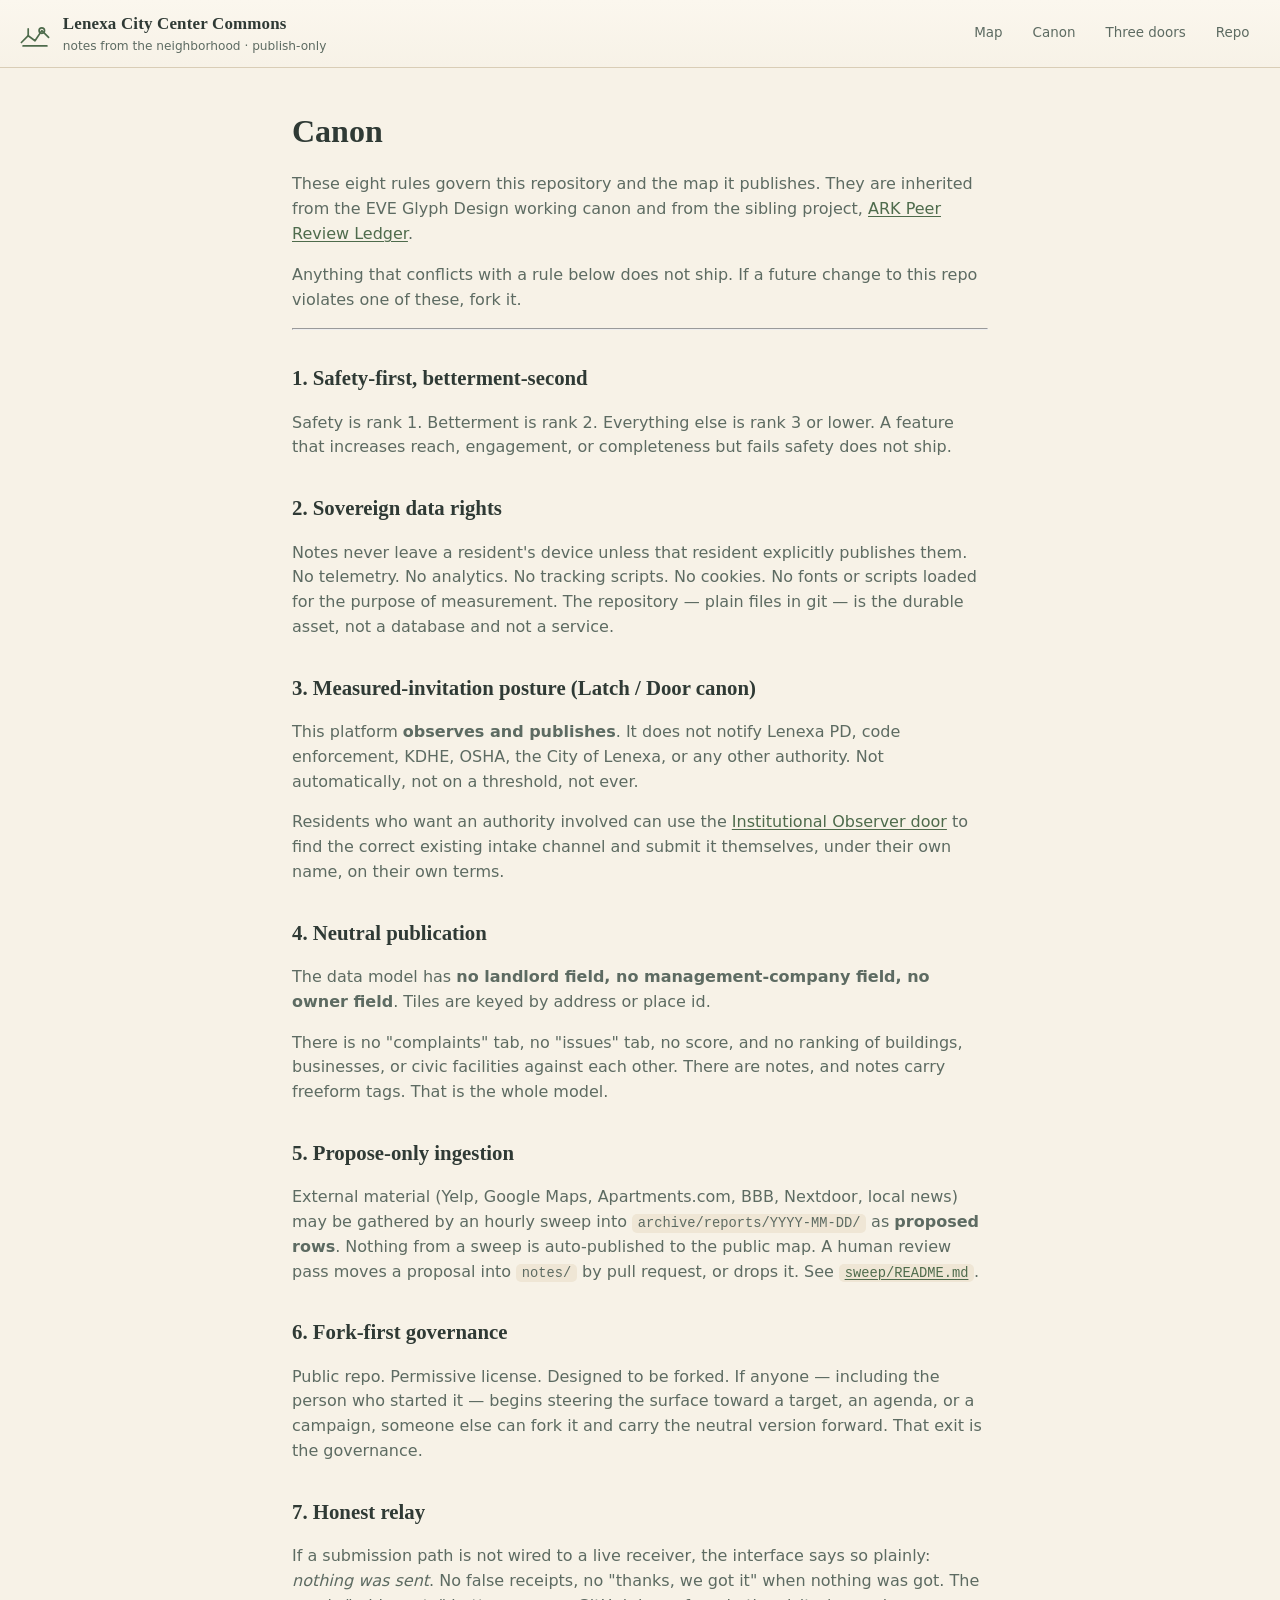
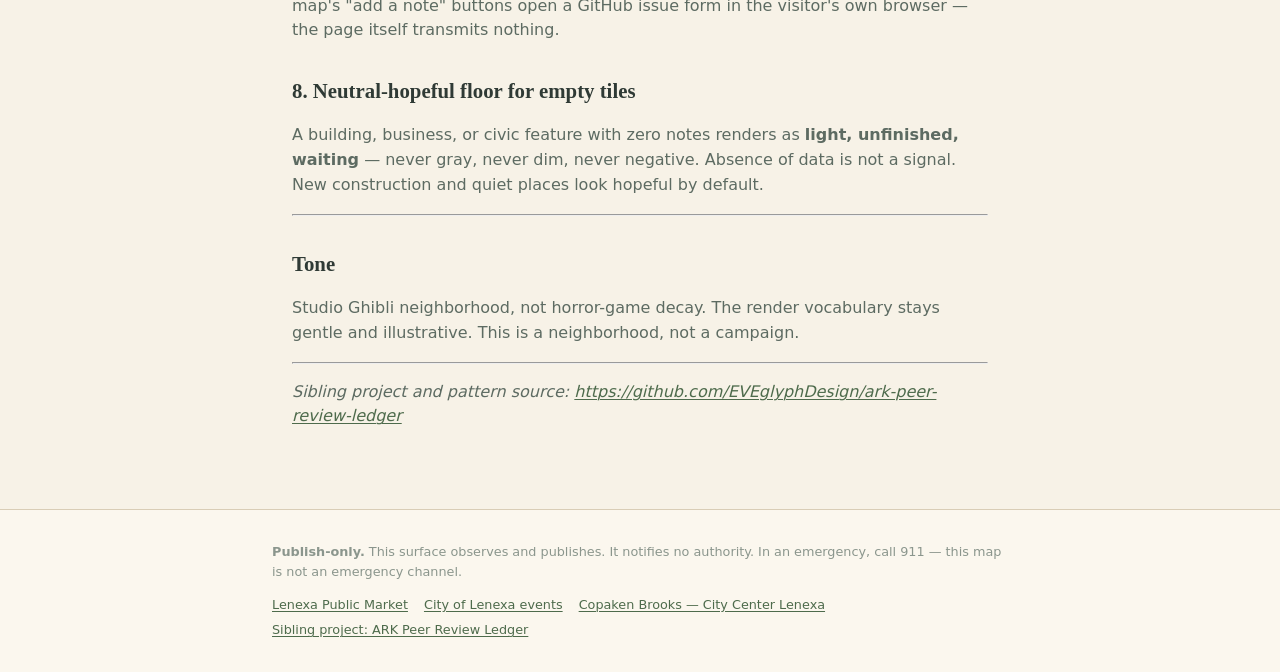
==== canon.html @ 64a25fe8 "Lenexa City Center Commons — neutral, geofenced, publish-only map surface Three doors (Neighbor / Bu" ====
<!DOCTYPE html>
<html lang="en">
<head>
<meta charset="utf-8">
<meta name="viewport" content="width=device-width, initial-scale=1">
<title>Canon — Lenexa City Center Commons</title>
<meta name="description" content="The eight rules this surface runs on: safety first, sovereign data, no auto-notification, neutral publication, propose-only ingestion, fork-first, honest relay, neutral-hopeful floor.">
<meta name="color-scheme" content="light">
<link rel="icon" href="assets/mark.svg" type="image/svg+xml">
<link rel="stylesheet" href="assets/style.css">
</head>
<body class="page">
<header class="topbar">
  <a class="brand" href="./">
    <svg viewBox="0 0 40 40" fill="none" stroke="currentColor" stroke-width="2"
         stroke-linecap="round" stroke-linejoin="round" aria-label="Lenexa City Center Commons mark" role="img">
      <path d="M4 30 L12 22 L20 28 L28 16 L36 24"/>
      <path d="M6 34h28"/>
      <circle cx="28" cy="16" r="3.2"/>
      <path d="M12 22v-8"/>
    </svg>
    <span class="brand-text">
      <strong>Lenexa City Center Commons</strong>
      <span>notes from the neighborhood &middot; publish-only</span>
    </span>
  </a>
  <nav class="topnav" aria-label="Primary">
    <a href="./">Map</a>
    <a href="canon.html">Canon</a>
    <a href="three-doors.html">Three doors</a>
    <a href="https://github.com/EVEglyphDesign/lenexa-city-center-commons" target="_blank" rel="noopener">Repo</a>
  </nav>
</header>
<main class="doc">
<h1>Canon</h1>
<p>These eight rules govern this repository and the map it publishes. They are inherited
from the EVE Glyph Design working canon and from the sibling project,
<a href="https://github.com/EVEglyphDesign/ark-peer-review-ledger" target="_blank" rel="noopener">ARK Peer Review Ledger</a>.</p>
<p>Anything that conflicts with a rule below does not ship. If a future change to this
repo violates one of these, fork it.</p>
<hr />
<h2>1. Safety-first, betterment-second</h2>
<p>Safety is rank 1. Betterment is rank 2. Everything else is rank 3 or lower.
A feature that increases reach, engagement, or completeness but fails safety does not ship.</p>
<h2>2. Sovereign data rights</h2>
<p>Notes never leave a resident's device unless that resident explicitly publishes them.
No telemetry. No analytics. No tracking scripts. No cookies. No fonts or scripts loaded
for the purpose of measurement. The repository — plain files in git — is the durable asset,
not a database and not a service.</p>
<h2>3. Measured-invitation posture (Latch / Door canon)</h2>
<p>This platform <strong>observes and publishes</strong>. It does not notify Lenexa PD, code enforcement,
KDHE, OSHA, the City of Lenexa, or any other authority. Not automatically, not on a
threshold, not ever.</p>
<p>Residents who want an authority involved can use the
<a href="three-doors.html#3-institutional-observer">Institutional Observer door</a> to find the correct
existing intake channel and submit it themselves, under their own name, on their own terms.</p>
<h2>4. Neutral publication</h2>
<p>The data model has <strong>no landlord field, no management-company field, no owner field</strong>.
Tiles are keyed by address or place id.</p>
<p>There is no "complaints" tab, no "issues" tab, no score, and no ranking of buildings,
businesses, or civic facilities against each other. There are notes, and notes carry
freeform tags. That is the whole model.</p>
<h2>5. Propose-only ingestion</h2>
<p>External material (Yelp, Google Maps, Apartments.com, BBB, Nextdoor, local news) may be
gathered by an hourly sweep into <code>archive/reports/YYYY-MM-DD/</code> as <strong>proposed rows</strong>.
Nothing from a sweep is auto-published to the public map. A human review pass moves a
proposal into <code>notes/</code> by pull request, or drops it. See <a href="https://github.com/EVEglyphDesign/lenexa-city-center-commons/blob/main/sweep/README.md" target="_blank" rel="noopener"><code>sweep/README.md</code></a>.</p>
<h2>6. Fork-first governance</h2>
<p>Public repo. Permissive license. Designed to be forked. If anyone — including the person
who started it — begins steering the surface toward a target, an agenda, or a campaign,
someone else can fork it and carry the neutral version forward. That exit is the governance.</p>
<h2>7. Honest relay</h2>
<p>If a submission path is not wired to a live receiver, the interface says so plainly:
<em>nothing was sent</em>. No false receipts, no "thanks, we got it" when nothing was got.
The map's "add a note" buttons open a GitHub issue form in the visitor's own browser —
the page itself transmits nothing.</p>
<h2>8. Neutral-hopeful floor for empty tiles</h2>
<p>A building, business, or civic feature with zero notes renders as <strong>light, unfinished,
waiting</strong> — never gray, never dim, never negative. Absence of data is not a signal.
New construction and quiet places look hopeful by default.</p>
<hr />
<h2>Tone</h2>
<p>Studio Ghibli neighborhood, not horror-game decay. The render vocabulary stays gentle and
illustrative. This is a neighborhood, not a campaign.</p>
<hr />
<p><em>Sibling project and pattern source: <a href="https://github.com/EVEglyphDesign/ark-peer-review-ledger" target="_blank" rel="noopener">https://github.com/EVEglyphDesign/ark-peer-review-ledger</a></em></p>
</main>
<footer class="site">
  <div class="inner">
    <p><strong>Publish-only.</strong> This surface observes and publishes. It notifies no authority.
      In an emergency, call 911 — this map is not an emergency channel.</p>
    <ul>
      <li><a href="https://www.lenexapublicmarket.com/" target="_blank" rel="noopener">Lenexa Public Market</a></li>
      <li><a href="https://www.lenexa.com/Events-Activities" target="_blank" rel="noopener">City of Lenexa events</a></li>
      <li><a href="https://www.copaken-brooks.com/our-properties/city-center-lenexa/" target="_blank" rel="noopener">Copaken Brooks — City Center Lenexa</a></li>
      <li><a href="https://github.com/EVEglyphDesign/ark-peer-review-ledger" target="_blank" rel="noopener">Sibling project: ARK Peer Review Ledger</a></li>
    </ul>
  </div>
</footer>
</body>
</html>
---- assets/style.css ----
/* lenexa-city-center-commons — warm neighborhood surface.
   No web fonts, no trackers, no external CSS beyond Leaflet. */

:root {
  --paper: #f7f2e7;
  --paper-deep: #efe6d5;
  --ink: #2f3a35;
  --ink-soft: #5d6b62;
  --ink-faint: #8b968d;
  --line: #d9cdb6;

  --moss: #6f8f6a;
  --moss-deep: #4e6b4c;
  --clay: #c8794f;
  --sky: #8fb4c4;
  --wheat: #e3c47f;
  --plum: #9c7f96;

  --mood-hopeful: #f0d9a8;
  --mood-warm: #d98b52;
  --mood-neutral: #7f9a8b;
  --mood-weathered: #9d9481;
  --mood-dim: #8c8f9b;

  --radius: 14px;
  --shadow: 0 2px 0 rgba(47, 58, 53, .08), 0 12px 28px -18px rgba(47, 58, 53, .55);
  --sans: ui-sans-serif, "Avenir Next", "Segoe UI", system-ui, sans-serif;
  --serif: "Iowan Old Style", "Palatino Linotype", Palatino, Georgia, serif;
}

* { box-sizing: border-box; }

html, body {
  margin: 0;
  padding: 0;
  height: 100%;
  background: var(--paper);
  color: var(--ink);
  font-family: var(--sans);
  font-size: 16px;
  line-height: 1.55;
  -webkit-font-smoothing: antialiased;
}

body.page { height: auto; }

a { color: var(--moss-deep); text-decoration-thickness: 1px; text-underline-offset: 2px; }
a:hover { color: var(--clay); }

/* ---------- header ---------- */

.topbar {
  display: flex;
  align-items: center;
  gap: 1rem;
  flex-wrap: wrap;
  padding: .7rem 1.15rem;
  background: linear-gradient(180deg, #fbf7ee 0%, var(--paper) 100%);
  border-bottom: 1px solid var(--line);
  position: relative;
  z-index: 800;
}

.brand { display: flex; align-items: center; gap: .65rem; text-decoration: none; color: inherit; }
.brand svg { width: 34px; height: 34px; color: var(--moss-deep); flex: none; }
.brand-text strong { display: block; font-family: var(--serif); font-size: 1.06rem; letter-spacing: .01em; }
.brand-text span { display: block; font-size: .76rem; color: var(--ink-soft); }

.topnav { margin-left: auto; display: flex; align-items: center; gap: .35rem; flex-wrap: wrap; }
.topnav a {
  font-size: .84rem;
  padding: .34rem .7rem;
  border-radius: 999px;
  text-decoration: none;
  color: var(--ink-soft);
  border: 1px solid transparent;
}
.topnav a:hover { background: var(--paper-deep); border-color: var(--line); color: var(--ink); }
.topnav a.primary { background: var(--moss-deep); color: #fbf7ee; border-color: var(--moss-deep); }
.topnav a.primary:hover { background: var(--clay); border-color: var(--clay); }

/* ---------- map shell ---------- */

.shell { position: relative; height: calc(100dvh - 62px); min-height: 420px; }
#map { position: absolute; inset: 0; background: var(--paper-deep); }

/* soften the basemap into a warm illustrated tone */
.leaflet-tile-pane { filter: saturate(.82) sepia(.14) brightness(.99) contrast(1.05); }
.leaflet-container { background: #eee5d3; font-family: var(--sans); }
.leaflet-control-attribution {
  background: rgba(251, 247, 238, .82) !important;
  font-size: 10px;
  color: var(--ink-faint);
}

.paper-grain {
  position: absolute; inset: 0; pointer-events: none; z-index: 400;
  opacity: .18;
  mix-blend-mode: multiply;
  background-image: radial-gradient(rgba(160,140,105,.22) 1px, transparent 1px);
  background-size: 4px 4px;
}
.vignette {
  position: absolute; inset: 0; pointer-events: none; z-index: 401;
  box-shadow: inset 0 0 120px rgba(120, 104, 76, .22);
}

/* ---------- floating intro card ---------- */

.intro {
  position: absolute;
  top: 1rem; left: 1rem;
  z-index: 600;
  max-width: 320px;
  background: rgba(251, 247, 238, .95);
  border: 1px solid var(--line);
  border-radius: var(--radius);
  box-shadow: var(--shadow);
  padding: .95rem 1.05rem;
}
.intro h1 { font-family: var(--serif); font-size: 1.12rem; margin: 0 0 .35rem; }
.intro p { margin: 0 0 .5rem; font-size: .86rem; color: var(--ink-soft); }
.intro p:last-child { margin-bottom: 0; }
.intro .tiny { font-size: .76rem; color: var(--ink-faint); }

.legend { display: flex; flex-wrap: wrap; gap: .3rem .55rem; margin: .55rem 0 .35rem; }
.legend span { display: inline-flex; align-items: center; gap: .3rem; font-size: .74rem; color: var(--ink-soft); }
.legend i { width: 10px; height: 10px; border-radius: 50%; display: inline-block; border: 1px solid rgba(47,58,53,.25); }

.intro-toggle {
  border: 1px solid var(--line);
  background: var(--paper-deep);
  color: var(--ink-soft);
  border-radius: 999px;
  font: inherit;
  font-size: .74rem;
  padding: .18rem .6rem;
  cursor: pointer;
}

/* ---------- markers ---------- */

.tile-pin { background: none !important; border: none !important; }
.tile-pin .pin-body {
  width: 30px; height: 30px;
  display: grid; place-items: center;
  border-radius: 50% 50% 50% 12%;
  transform: rotate(45deg);
  border: 1.6px solid rgba(47, 58, 53, .42);
  box-shadow: 0 6px 12px -8px rgba(47,58,53,.8);
  transition: transform .18s ease, box-shadow .18s ease;
}
.tile-pin .pin-body svg { transform: rotate(-45deg); width: 16px; height: 16px; }
.tile-pin:hover .pin-body { transform: rotate(45deg) scale(1.12); }
.tile-pin.is-active .pin-body { box-shadow: 0 0 0 6px rgba(217, 139, 82, .28); }
.tile-pin.mood-hopeful .pin-body { border-style: dashed; }

/* ---------- drawer ---------- */

.drawer {
  position: absolute;
  top: 0; right: 0; bottom: 0;
  width: min(410px, 92vw);
  z-index: 700;
  background: var(--paper);
  border-left: 1px solid var(--line);
  box-shadow: -18px 0 40px -30px rgba(47,58,53,.9);
  transform: translateX(102%);
  transition: transform .28s cubic-bezier(.22,.7,.3,1);
  display: flex;
  flex-direction: column;
  overflow: hidden;
}
.drawer.open { transform: none; }
.drawer-head { padding: 1.1rem 1.2rem .8rem; border-bottom: 1px solid var(--line); background: #fbf7ee; }
.drawer-head h2 { font-family: var(--serif); font-size: 1.25rem; margin: .1rem 0 .25rem; padding-right: 2rem; }
.drawer-head .addr { font-size: .82rem; color: var(--ink-soft); margin: 0; }
.drawer-close {
  position: absolute; top: .8rem; right: .85rem;
  border: 1px solid var(--line); background: var(--paper-deep);
  width: 30px; height: 30px; border-radius: 50%;
  font: inherit; line-height: 1; cursor: pointer; color: var(--ink-soft);
}
.drawer-close:hover { background: var(--clay); color: #fbf7ee; border-color: var(--clay); }
.drawer-body { padding: 1rem 1.2rem 1.6rem; overflow-y: auto; flex: 1; }

.chip {
  display: inline-block;
  font-size: .7rem;
  letter-spacing: .05em;
  text-transform: uppercase;
  padding: .16rem .55rem;
  border-radius: 999px;
  border: 1px solid var(--line);
  background: var(--paper-deep);
  color: var(--ink-soft);
}
.chip + .chip { margin-left: .3rem; }
.chip.mood-hopeful { background: #fbeed0; border-color: #e6cf9c; color: #8a6b28; }
.chip.mood-warm { background: #f7e0cd; border-color: #e0b391; color: #9a5326; }
.chip.mood-neutral { background: #e2ebe4; border-color: #bcd0c1; color: #47645a; }
.chip.mood-weathered { background: #ece7dc; border-color: #cfc6b2; color: #6d6553; }
.chip.mood-dim { background: #e5e6ec; border-color: #c5c7d2; color: #575b69; }

.blurb { font-size: .9rem; color: var(--ink-soft); }

.note {
  border: 1px solid var(--line);
  border-radius: var(--radius);
  background: #fbf7ee;
  padding: .8rem .9rem;
  margin: .7rem 0;
}
.note .meta { font-size: .74rem; color: var(--ink-faint); margin-bottom: .35rem; }
.note p { margin: .2rem 0; font-size: .9rem; }
.tags { margin-top: .5rem; display: flex; flex-wrap: wrap; gap: .28rem; }
.tag { font-size: .72rem; padding: .1rem .5rem; border-radius: 999px; background: var(--paper-deep); border: 1px solid var(--line); color: var(--ink-soft); }

.empty-state {
  border: 1px dashed #e0c993;
  background: linear-gradient(180deg, #fdf5e2, #fbf7ee);
  border-radius: var(--radius);
  padding: 1rem;
  font-size: .9rem;
  color: #7d6733;
}

.doors { margin-top: 1.2rem; border-top: 1px solid var(--line); padding-top: 1rem; }
.doors h3 { font-size: .8rem; text-transform: uppercase; letter-spacing: .07em; color: var(--ink-faint); margin: 0 0 .55rem; }
.door {
  display: block;
  border: 1px solid var(--line);
  border-radius: var(--radius);
  padding: .6rem .8rem;
  margin-bottom: .5rem;
  text-decoration: none;
  color: var(--ink);
  background: #fbf7ee;
}
.door:hover { border-color: var(--moss); background: #f3f6ef; }
.door strong { display: block; font-size: .92rem; }
.door span { display: block; font-size: .78rem; color: var(--ink-soft); }

.relay-note {
  margin-top: .8rem;
  font-size: .78rem;
  color: var(--ink-faint);
  border-left: 3px solid var(--wheat);
  padding-left: .6rem;
}

/* ---------- document pages ---------- */

.doc { max-width: 46rem; margin: 0 auto; padding: 2.4rem 1.25rem 4rem; }
.doc h1 { font-family: var(--serif); font-size: 2rem; margin: 0 0 .4rem; }
.doc h2 { font-family: var(--serif); font-size: 1.3rem; margin: 2rem 0 .5rem; }
.doc h3 { font-size: 1.02rem; margin: 1.4rem 0 .35rem; }
.doc p, .doc li { color: var(--ink-soft); }
.doc table { width: 100%; border-collapse: collapse; margin: 1rem 0; font-size: .88rem; }
.doc th, .doc td { text-align: left; padding: .5rem .6rem; border-bottom: 1px solid var(--line); vertical-align: top; }
.doc th { color: var(--ink); }
.doc code { background: var(--paper-deep); padding: .1rem .35rem; border-radius: 5px; font-size: .86em; }
.doc pre { background: var(--paper-deep); padding: .9rem; border-radius: var(--radius); overflow-x: auto; border: 1px solid var(--line); }
.doc pre code { background: none; padding: 0; }
.doc blockquote { border-left: 3px solid var(--wheat); margin: 1rem 0; padding-left: .9rem; color: var(--ink-soft); }
.lede { font-size: 1.02rem; color: var(--ink); }
.rule-card { border: 1px solid var(--line); border-radius: var(--radius); background: #fbf7ee; padding: .9rem 1.1rem; margin: .9rem 0; }
.rule-card h3 { margin-top: 0; }

footer.site {
  border-top: 1px solid var(--line);
  background: #fbf7ee;
  padding: 1.2rem 1.25rem 2rem;
  font-size: .8rem;
  color: var(--ink-faint);
}
footer.site .inner { max-width: 46rem; margin: 0 auto; }
footer.site ul { list-style: none; padding: 0; margin: .5rem 0 0; display: flex; flex-wrap: wrap; gap: .35rem 1rem; }

@media (max-width: 720px) {
  .intro { max-width: none; left: .6rem; right: .6rem; top: .6rem; }
  .shell { height: calc(100dvh - 112px); }
}

@media (prefers-reduced-motion: reduce) {
  .drawer, .tile-pin .pin-body { transition: none; }
}
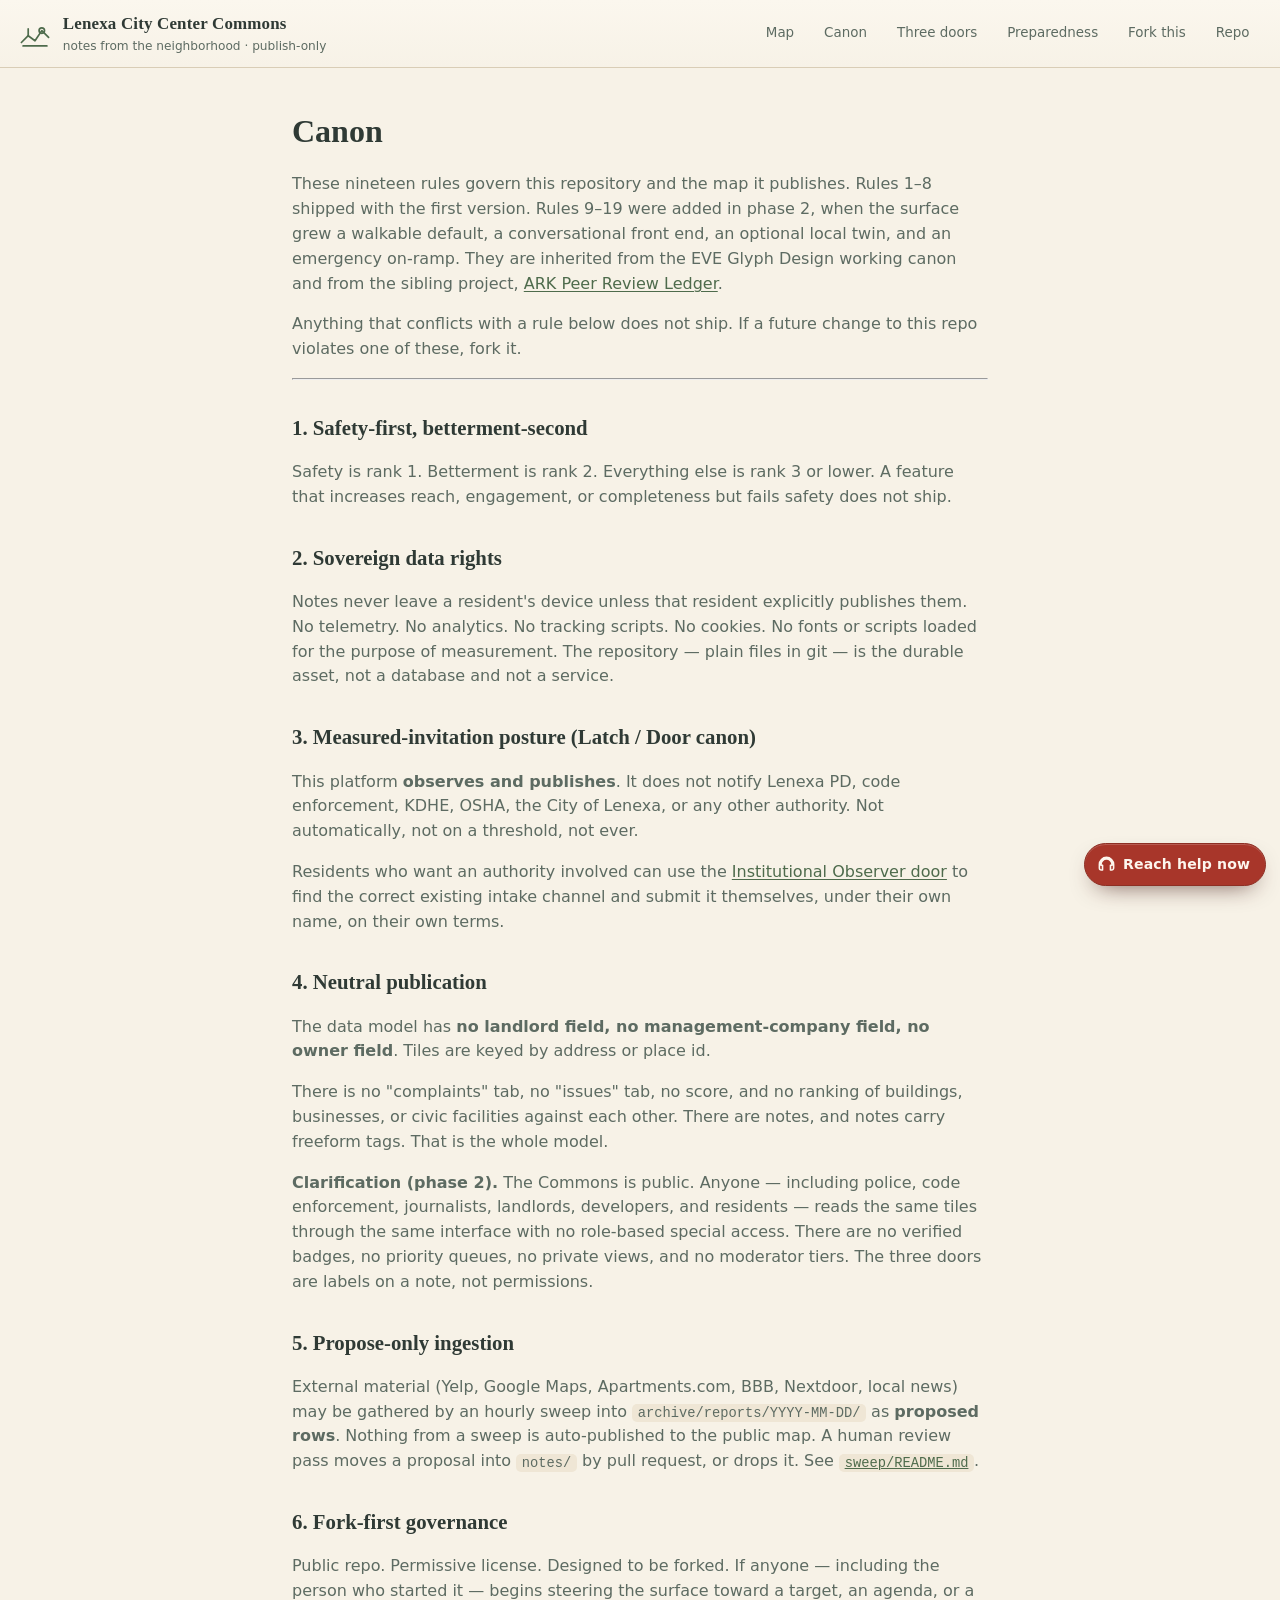
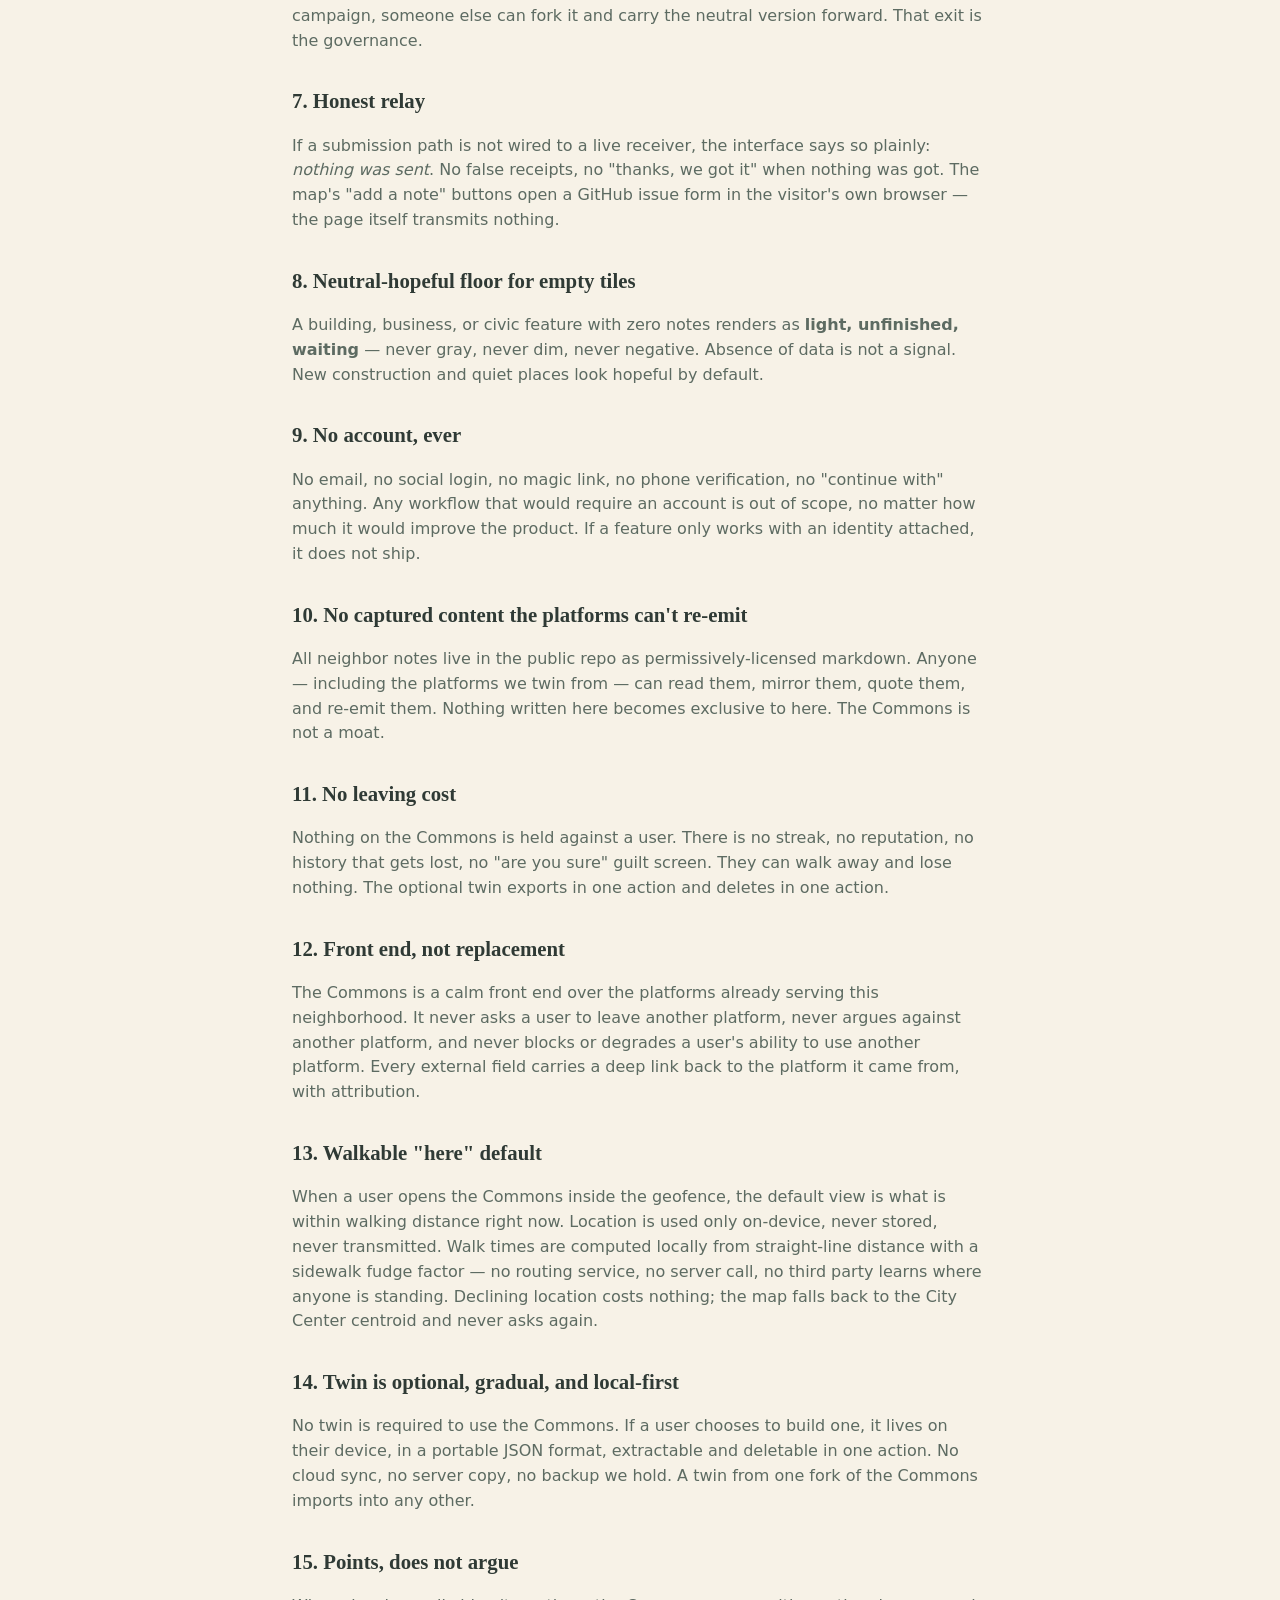
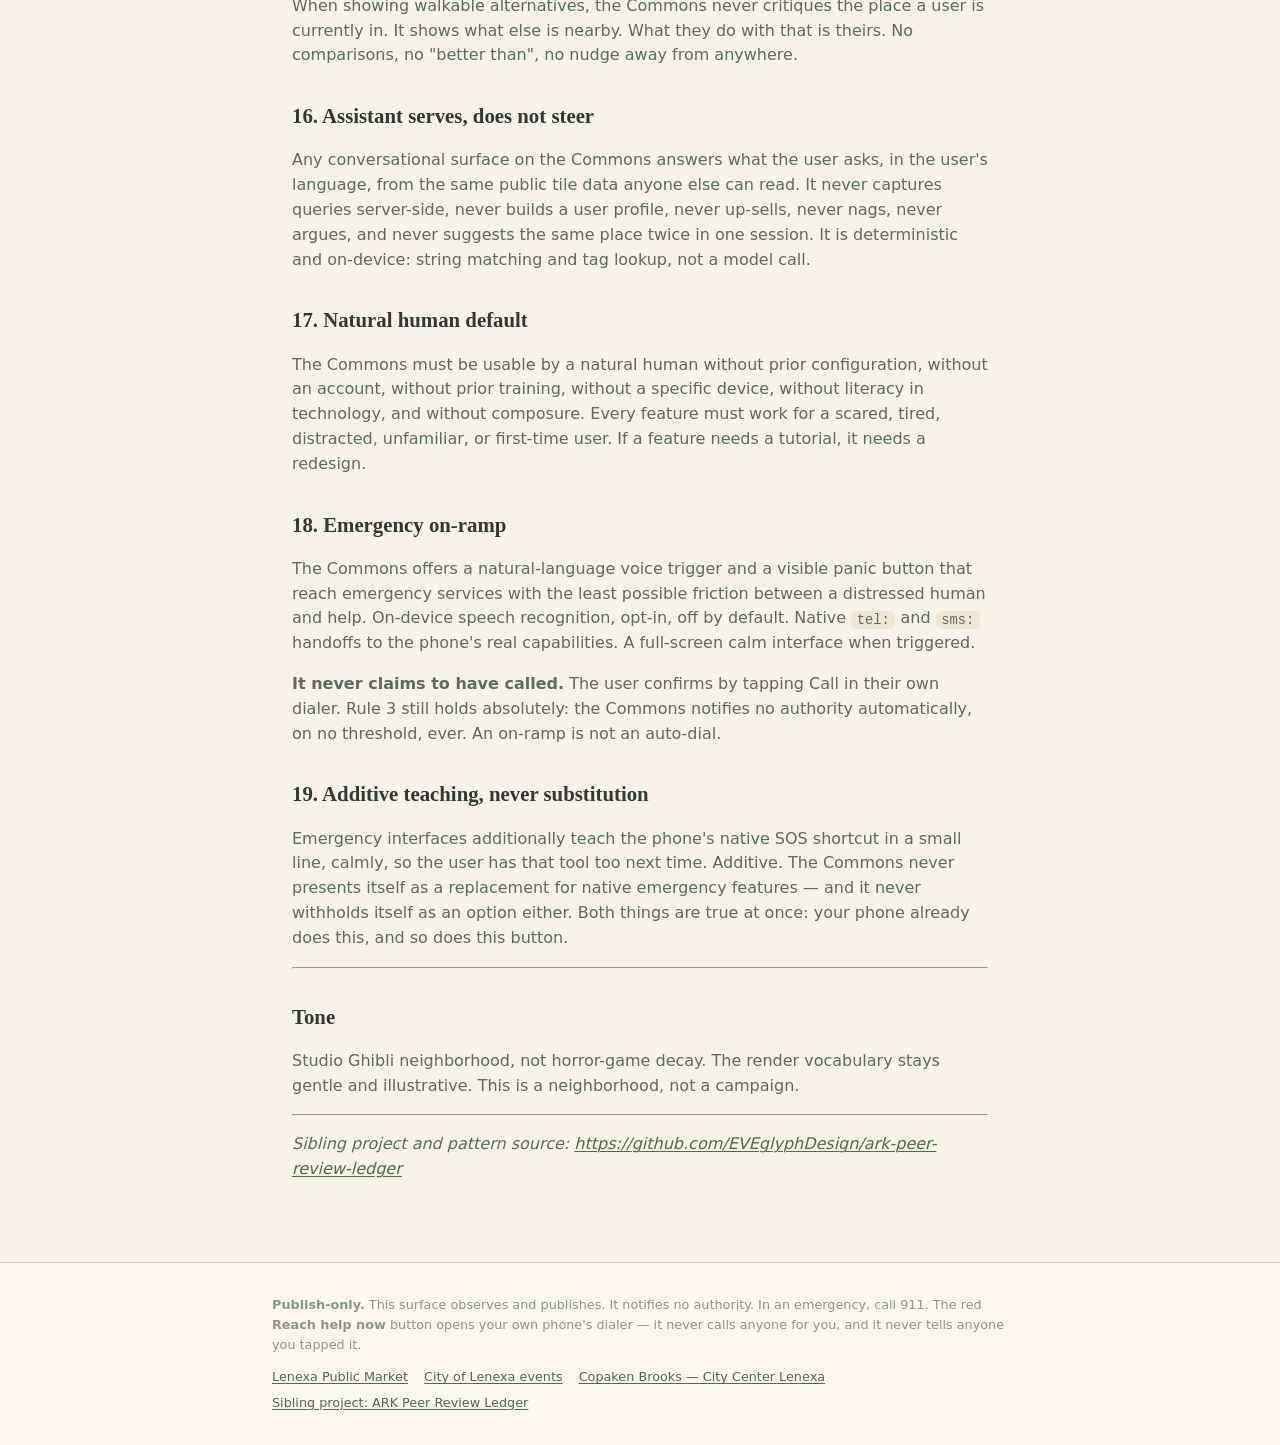
==== commit 0ba7045f: "Phase 2: an emergency on-ramp, a walkable default, and a way to ask Safety first, in the order the c" ====
--- a/canon.html
+++ b/canon.html
@@ -4,7 +4,7 @@
 <meta charset="utf-8">
 <meta name="viewport" content="width=device-width, initial-scale=1">
 <title>Canon — Lenexa City Center Commons</title>
-<meta name="description" content="The eight rules this surface runs on: safety first, sovereign data, no auto-notification, neutral publication, propose-only ingestion, fork-first, honest relay, neutral-hopeful floor.">
+<meta name="description" content="The nineteen rules this surface runs on: safety first, sovereign data, no auto-notification, no accounts, walkable default, optional local twin, an emergency on-ramp that never claims to have called.">
 <meta name="color-scheme" content="light">
 <link rel="icon" href="assets/mark.svg" type="image/svg+xml">
 <link rel="stylesheet" href="assets/style.css">
@@ -28,56 +28,120 @@
     <a href="./">Map</a>
     <a href="canon.html">Canon</a>
     <a href="three-doors.html">Three doors</a>
+    <a href="preparedness.html">Preparedness</a>
+    <a href="federation.html">Fork this</a>
     <a href="https://github.com/EVEglyphDesign/lenexa-city-center-commons" target="_blank" rel="noopener">Repo</a>
   </nav>
 </header>
 <main class="doc">
 <h1>Canon</h1>
-<p>These eight rules govern this repository and the map it publishes. They are inherited
-from the EVE Glyph Design working canon and from the sibling project,
+<p>These nineteen rules govern this repository and the map it publishes. Rules 1–8 shipped
+with the first version. Rules 9–19 were added in phase 2, when the surface grew a walkable
+default, a conversational front end, an optional local twin, and an emergency on-ramp.
+They are inherited from the EVE Glyph Design working canon and from the sibling project,
 <a href="https://github.com/EVEglyphDesign/ark-peer-review-ledger" target="_blank" rel="noopener">ARK Peer Review Ledger</a>.</p>
 <p>Anything that conflicts with a rule below does not ship. If a future change to this
 repo violates one of these, fork it.</p>
 <hr />
-<h2>1. Safety-first, betterment-second</h2>
+<h2 id="1">1. Safety-first, betterment-second</h2>
 <p>Safety is rank 1. Betterment is rank 2. Everything else is rank 3 or lower.
 A feature that increases reach, engagement, or completeness but fails safety does not ship.</p>
-<h2>2. Sovereign data rights</h2>
+<h2 id="2">2. Sovereign data rights</h2>
 <p>Notes never leave a resident's device unless that resident explicitly publishes them.
 No telemetry. No analytics. No tracking scripts. No cookies. No fonts or scripts loaded
 for the purpose of measurement. The repository — plain files in git — is the durable asset,
 not a database and not a service.</p>
-<h2>3. Measured-invitation posture (Latch / Door canon)</h2>
+<h2 id="3">3. Measured-invitation posture (Latch / Door canon)</h2>
 <p>This platform <strong>observes and publishes</strong>. It does not notify Lenexa PD, code enforcement,
 KDHE, OSHA, the City of Lenexa, or any other authority. Not automatically, not on a
 threshold, not ever.</p>
 <p>Residents who want an authority involved can use the
 <a href="three-doors.html#3-institutional-observer">Institutional Observer door</a> to find the correct
 existing intake channel and submit it themselves, under their own name, on their own terms.</p>
-<h2>4. Neutral publication</h2>
+<h2 id="4">4. Neutral publication</h2>
 <p>The data model has <strong>no landlord field, no management-company field, no owner field</strong>.
 Tiles are keyed by address or place id.</p>
 <p>There is no "complaints" tab, no "issues" tab, no score, and no ranking of buildings,
 businesses, or civic facilities against each other. There are notes, and notes carry
 freeform tags. That is the whole model.</p>
-<h2>5. Propose-only ingestion</h2>
+<p><strong>Clarification (phase 2).</strong> The Commons is public. Anyone — including police, code
+enforcement, journalists, landlords, developers, and residents — reads the same tiles
+through the same interface with no role-based special access. There are no verified badges,
+no priority queues, no private views, and no moderator tiers. The three doors are labels on
+a note, not permissions.</p>
+<h2 id="5">5. Propose-only ingestion</h2>
 <p>External material (Yelp, Google Maps, Apartments.com, BBB, Nextdoor, local news) may be
 gathered by an hourly sweep into <code>archive/reports/YYYY-MM-DD/</code> as <strong>proposed rows</strong>.
 Nothing from a sweep is auto-published to the public map. A human review pass moves a
 proposal into <code>notes/</code> by pull request, or drops it. See <a href="https://github.com/EVEglyphDesign/lenexa-city-center-commons/blob/main/sweep/README.md" target="_blank" rel="noopener"><code>sweep/README.md</code></a>.</p>
-<h2>6. Fork-first governance</h2>
+<h2 id="6">6. Fork-first governance</h2>
 <p>Public repo. Permissive license. Designed to be forked. If anyone — including the person
 who started it — begins steering the surface toward a target, an agenda, or a campaign,
 someone else can fork it and carry the neutral version forward. That exit is the governance.</p>
-<h2>7. Honest relay</h2>
+<h2 id="7">7. Honest relay</h2>
 <p>If a submission path is not wired to a live receiver, the interface says so plainly:
 <em>nothing was sent</em>. No false receipts, no "thanks, we got it" when nothing was got.
 The map's "add a note" buttons open a GitHub issue form in the visitor's own browser —
 the page itself transmits nothing.</p>
-<h2>8. Neutral-hopeful floor for empty tiles</h2>
+<h2 id="8">8. Neutral-hopeful floor for empty tiles</h2>
 <p>A building, business, or civic feature with zero notes renders as <strong>light, unfinished,
 waiting</strong> — never gray, never dim, never negative. Absence of data is not a signal.
 New construction and quiet places look hopeful by default.</p>
+<h2 id="9">9. No account, ever</h2>
+<p>No email, no social login, no magic link, no phone verification, no "continue with" anything.
+Any workflow that would require an account is out of scope, no matter how much it would
+improve the product. If a feature only works with an identity attached, it does not ship.</p>
+<h2 id="10">10. No captured content the platforms can't re-emit</h2>
+<p>All neighbor notes live in the public repo as permissively-licensed markdown. Anyone —
+including the platforms we twin from — can read them, mirror them, quote them, and re-emit
+them. Nothing written here becomes exclusive to here. The Commons is not a moat.</p>
+<h2 id="11">11. No leaving cost</h2>
+<p>Nothing on the Commons is held against a user. There is no streak, no reputation, no history
+that gets lost, no "are you sure" guilt screen. They can walk away and lose nothing. The
+optional twin exports in one action and deletes in one action.</p>
+<h2 id="12">12. Front end, not replacement</h2>
+<p>The Commons is a calm front end over the platforms already serving this neighborhood. It
+never asks a user to leave another platform, never argues against another platform, and never
+blocks or degrades a user's ability to use another platform. Every external field carries a
+deep link back to the platform it came from, with attribution.</p>
+<h2 id="13">13. Walkable "here" default</h2>
+<p>When a user opens the Commons inside the geofence, the default view is what is within walking
+distance right now. Location is used only on-device, never stored, never transmitted. Walk
+times are computed locally from straight-line distance with a sidewalk fudge factor — no
+routing service, no server call, no third party learns where anyone is standing. Declining
+location costs nothing; the map falls back to the City Center centroid and never asks again.</p>
+<h2 id="14">14. Twin is optional, gradual, and local-first</h2>
+<p>No twin is required to use the Commons. If a user chooses to build one, it lives on their
+device, in a portable JSON format, extractable and deletable in one action. No cloud sync, no
+server copy, no backup we hold. A twin from one fork of the Commons imports into any other.</p>
+<h2 id="15">15. Points, does not argue</h2>
+<p>When showing walkable alternatives, the Commons never critiques the place a user is currently
+in. It shows what else is nearby. What they do with that is theirs. No comparisons, no
+"better than", no nudge away from anywhere.</p>
+<h2 id="16">16. Assistant serves, does not steer</h2>
+<p>Any conversational surface on the Commons answers what the user asks, in the user's language,
+from the same public tile data anyone else can read. It never captures queries server-side,
+never builds a user profile, never up-sells, never nags, never argues, and never suggests the
+same place twice in one session. It is deterministic and on-device: string matching and tag
+lookup, not a model call.</p>
+<h2 id="17">17. Natural human default</h2>
+<p>The Commons must be usable by a natural human without prior configuration, without an account,
+without prior training, without a specific device, without literacy in technology, and without
+composure. Every feature must work for a scared, tired, distracted, unfamiliar, or first-time
+user. If a feature needs a tutorial, it needs a redesign.</p>
+<h2 id="18">18. Emergency on-ramp</h2>
+<p>The Commons offers a natural-language voice trigger and a visible panic button that reach
+emergency services with the least possible friction between a distressed human and help.
+On-device speech recognition, opt-in, off by default. Native <code>tel:</code> and <code>sms:</code> handoffs to the
+phone's real capabilities. A full-screen calm interface when triggered.</p>
+<p><strong>It never claims to have called.</strong> The user confirms by tapping Call in their own dialer.
+Rule 3 still holds absolutely: the Commons notifies no authority automatically, on no
+threshold, ever. An on-ramp is not an auto-dial.</p>
+<h2 id="19">19. Additive teaching, never substitution</h2>
+<p>Emergency interfaces additionally teach the phone's native SOS shortcut in a small line,
+calmly, so the user has that tool too next time. Additive. The Commons never presents itself
+as a replacement for native emergency features — and it never withholds itself as an option
+either. Both things are true at once: your phone already does this, and so does this button.</p>
 <hr />
 <h2>Tone</h2>
 <p>Studio Ghibli neighborhood, not horror-game decay. The render vocabulary stays gentle and
@@ -88,7 +152,8 @@
 <footer class="site">
   <div class="inner">
     <p><strong>Publish-only.</strong> This surface observes and publishes. It notifies no authority.
-      In an emergency, call 911 — this map is not an emergency channel.</p>
+      In an emergency, call 911. The red <strong>Reach help now</strong> button opens your own
+      phone's dialer — it never calls anyone for you, and it never tells anyone you tapped it.</p>
     <ul>
       <li><a href="https://www.lenexapublicmarket.com/" target="_blank" rel="noopener">Lenexa Public Market</a></li>
       <li><a href="https://www.lenexa.com/Events-Activities" target="_blank" rel="noopener">City of Lenexa events</a></li>
@@ -97,5 +162,7 @@
     </ul>
   </div>
 </footer>
+<script src="assets/twin.js"></script>
+<script src="assets/panic.js"></script>
 </body>
 </html>
--- a/assets/style.css
+++ b/assets/style.css
@@ -242,6 +242,7 @@
 .door span { display: block; font-size: .78rem; color: var(--ink-soft); }
 
 .relay-note {
+  overflow-wrap: anywhere;
   margin-top: .8rem;
   font-size: .78rem;
   color: var(--ink-faint);
@@ -285,3 +286,312 @@
 @media (prefers-reduced-motion: reduce) {
   .drawer, .tile-pin .pin-body { transition: none; }
 }
+
+/* =====================================================================
+   PHASE 2
+   ===================================================================== */
+
+/* ---------- panic on-ramp (canon 17, 18, 19) ---------- */
+
+.panic-fab {
+  position: fixed;
+  right: max(.85rem, env(safe-area-inset-right));
+  bottom: max(.85rem, env(safe-area-inset-bottom));
+  z-index: 5000;
+  display: inline-flex;
+  align-items: center;
+  gap: .45rem;
+  padding: .6rem .95rem .6rem .75rem;
+  border: 1px solid #8d2f24;
+  border-radius: 999px;
+  background: #a8362a;
+  color: #fdf6ee;
+  font: inherit;
+  font-size: .88rem;
+  font-weight: 600;
+  letter-spacing: .01em;
+  cursor: pointer;
+  box-shadow: 0 10px 24px -12px rgba(60, 18, 12, .8), 0 1px 0 rgba(255,255,255,.18) inset;
+}
+.panic-fab svg { width: 19px; height: 19px; flex: none; }
+.panic-fab:hover { background: #932c21; }
+.panic-fab:focus-visible { outline: 3px solid #f0c76a; outline-offset: 2px; }
+@media (max-width: 420px) { .panic-fab span { font-size: .84rem; } }
+
+html.panic-lock, html.panic-lock body { overflow: hidden; }
+
+.panic-overlay {
+  position: fixed; inset: 0; z-index: 6000;
+  background: #fbf6ec;
+  overflow-y: auto;
+  -webkit-overflow-scrolling: touch;
+  padding: max(1rem, env(safe-area-inset-top)) 1rem calc(1.4rem + env(safe-area-inset-bottom));
+  display: block;
+}
+.panic-overlay[hidden] { display: none; }
+.panic-sheet { max-width: 34rem; margin: 0 auto; }
+.panic-top { display: flex; align-items: baseline; gap: 1rem; margin: .2rem 0 .9rem; }
+.panic-top h2 { font-family: var(--serif); font-size: 1.6rem; margin: 0; color: var(--ink); }
+.panic-close {
+  margin-left: auto; border: 1px solid var(--line); background: var(--paper-deep);
+  width: 44px; height: 44px; border-radius: 50%; font-size: 1.5rem; line-height: 1;
+  color: var(--ink-soft); cursor: pointer;
+}
+.panic-close:hover { background: var(--paper); }
+
+.panic-where {
+  border: 1px solid #e0cfa8; background: #fdf3dd; border-radius: var(--radius);
+  padding: .75rem .95rem; margin-bottom: 1rem;
+}
+.panic-where-k { display: block; font-size: .78rem; letter-spacing: .06em; text-transform: uppercase; color: #8a6b28; }
+.panic-where strong { display: block; font-size: 1.35rem; font-family: var(--serif); line-height: 1.25; color: var(--ink); }
+.panic-where-wait { font-size: 1rem !important; font-family: var(--sans) !important; color: var(--ink-soft) !important; font-weight: 400; }
+.panic-where-c { display: block; font-size: .74rem; color: var(--ink-faint); margin-top: .2rem; font-variant-numeric: tabular-nums; }
+
+.panic-act {
+  display: block; width: 100%; text-align: left;
+  border: 1px solid var(--line); border-radius: var(--radius);
+  background: #fffdf7; color: var(--ink);
+  padding: .95rem 1.05rem; margin-bottom: .7rem;
+  text-decoration: none; font: inherit; cursor: pointer;
+  box-shadow: 0 2px 0 rgba(47,58,53,.05);
+}
+.panic-act strong { display: block; font-size: 1.12rem; }
+.panic-act span { display: block; font-size: .84rem; color: var(--ink-soft); margin-top: .15rem; }
+.panic-act:hover { border-color: var(--moss); background: #f6f8f2; }
+.panic-act:focus-visible { outline: 3px solid var(--wheat); outline-offset: 2px; }
+.panic-underline { text-decoration: underline; }
+
+.panic-act-911 {
+  background: #a8362a; border-color: #8d2f24; color: #fdf6ee;
+  padding: 1.35rem 1.15rem;
+}
+.panic-act-911 strong { font-size: 1.7rem; font-family: var(--serif); letter-spacing: .01em; }
+.panic-act-911 span { color: #f6dcd2; font-size: .88rem; }
+.panic-act-911:hover { background: #932c21; border-color: #7e2419; }
+
+.panic-act-quiet { background: var(--paper-deep); border-style: dashed; }
+.panic-act-sm { padding: .7rem .9rem; margin-bottom: .5rem; }
+.panic-act-sm strong { font-size: .98rem; }
+
+.panic-more { margin: .3rem 0 1rem; }
+.panic-more summary {
+  cursor: pointer; font-size: .9rem; color: var(--moss-deep);
+  padding: .5rem .2rem; list-style: revert;
+}
+.panic-honest {
+  font-size: .82rem; color: var(--ink-soft);
+  border-left: 3px solid var(--moss); padding-left: .7rem; margin: 1rem 0;
+}
+.panic-native {
+  font-size: .84rem; color: var(--ink-soft);
+  background: #eef2ea; border: 1px solid #d3ddcd; border-radius: var(--radius);
+  padding: .7rem .9rem; margin: 0 0 1rem;
+}
+
+/* ---------- map controls stack: assistant, lenses, voice ---------- */
+
+.deck {
+  position: absolute; top: .7rem; left: .7rem; right: .7rem;
+  z-index: 650; display: flex; flex-direction: column; gap: .45rem;
+  pointer-events: none;
+}
+.deck > * { pointer-events: auto; }
+@media (min-width: 721px) { .deck { right: auto; width: 340px; } }
+
+.ask {
+  display: flex; align-items: center; gap: .4rem;
+  background: rgba(251,247,238,.96); border: 1px solid var(--line);
+  border-radius: 999px; padding: .3rem .35rem .3rem .85rem; box-shadow: var(--shadow);
+}
+.ask input {
+  flex: 1; border: 0; background: none; font: inherit; font-size: .88rem;
+  color: var(--ink); min-width: 0; padding: .35rem 0;
+}
+.ask input:focus { outline: none; }
+.ask button {
+  border: 1px solid var(--line); background: var(--paper-deep); color: var(--ink-soft);
+  width: 34px; height: 34px; border-radius: 50%; cursor: pointer; display: grid; place-items: center;
+  flex: none;
+}
+.ask button:hover { background: var(--moss-deep); color: #fbf7ee; border-color: var(--moss-deep); }
+.ask button svg { width: 16px; height: 16px; }
+.ask button.is-live { background: var(--clay); color: #fff; border-color: var(--clay); }
+
+.answer {
+  background: rgba(251,247,238,.97); border: 1px solid var(--line);
+  border-radius: var(--radius); box-shadow: var(--shadow);
+  padding: .8rem .95rem; font-size: .87rem; color: var(--ink-soft);
+  max-height: 46vh; overflow-y: auto;
+}
+.answer[hidden] { display: none; }
+.answer h4 { margin: 0 0 .35rem; font-family: var(--serif); font-size: 1rem; color: var(--ink); }
+.answer p { margin: .3rem 0; }
+.answer ul { margin: .4rem 0; padding-left: 1.1rem; }
+.answer li { margin: .2rem 0; }
+.answer a { cursor: pointer; }
+.answer .src { font-size: .76rem; color: var(--ink-faint); margin-top: .5rem; }
+.answer-close {
+  float: right; border: 1px solid var(--line); background: var(--paper-deep);
+  border-radius: 999px; font: inherit; font-size: .72rem; padding: .1rem .5rem;
+  color: var(--ink-soft); cursor: pointer; margin-left: .5rem;
+}
+
+.lenses { display: flex; flex-wrap: wrap; gap: .3rem; }
+.lens {
+  border: 1px solid var(--line); background: rgba(251,247,238,.95);
+  border-radius: 999px; font: inherit; font-size: .78rem; padding: .26rem .68rem;
+  color: var(--ink-soft); cursor: pointer;
+}
+.lens:hover { background: #fff; color: var(--ink); }
+.lens[aria-pressed="true"] { background: var(--moss-deep); color: #fbf7ee; border-color: var(--moss-deep); }
+.lens .n { opacity: .65; font-variant-numeric: tabular-nums; }
+
+.listen {
+  display: flex; align-items: center; gap: .5rem;
+  background: rgba(251,247,238,.96); border: 1px solid var(--line);
+  border-radius: var(--radius); padding: .5rem .7rem; box-shadow: var(--shadow);
+  font-size: .8rem; color: var(--ink-soft);
+}
+.listen .listen-txt { flex: 1; }
+.listen .listen-txt b { display: block; color: var(--ink); font-size: .86rem; font-weight: 600; }
+.listen-sw {
+  flex: none; width: 46px; height: 26px; border-radius: 999px; border: 1px solid var(--line);
+  background: var(--paper-deep); position: relative; cursor: pointer; padding: 0;
+}
+.listen-sw::after {
+  content: ''; position: absolute; top: 2px; left: 2px; width: 20px; height: 20px;
+  border-radius: 50%; background: #fff; border: 1px solid var(--line);
+  transition: transform .16s ease;
+}
+.listen-sw[aria-checked="true"] { background: var(--moss-deep); border-color: var(--moss-deep); }
+.listen-sw[aria-checked="true"]::after { transform: translateX(20px); }
+
+.listen-dot {
+  display: inline-flex; align-items: center; gap: .35rem;
+  font-size: .74rem; color: var(--ink-soft);
+}
+.listen-dot i {
+  width: 9px; height: 9px; border-radius: 50%; background: #a8362a; display: inline-block;
+  animation: listenpulse 1.6s ease-in-out infinite;
+}
+.listen-dot.is-paused i { background: var(--ink-faint); animation: none; }
+@keyframes listenpulse {
+  0%, 100% { box-shadow: 0 0 0 0 rgba(168,54,42,.55); }
+  50% { box-shadow: 0 0 0 6px rgba(168,54,42,0); }
+}
+@media (prefers-reduced-motion: reduce) { .listen-dot i { animation: none; } }
+
+/* ---------- redesigned drawer ---------- */
+
+.dz { border-top: 1px solid var(--line); margin-top: 1rem; padding-top: .85rem; }
+.dz:first-child { border-top: 0; margin-top: 0; padding-top: 0; }
+.dz h3 {
+  font-size: .72rem; text-transform: uppercase; letter-spacing: .08em;
+  color: var(--ink-faint); margin: 0 0 .5rem;
+}
+.walk { font-size: .84rem; color: var(--moss-deep); font-weight: 600; }
+.walk-far { color: var(--ink-faint); font-weight: 400; }
+
+.ext {
+  border: 1px solid var(--line); border-radius: var(--radius);
+  background: #fffdf7; padding: .6rem .75rem; margin-bottom: .5rem;
+}
+.ext .ext-k { font-size: .72rem; text-transform: uppercase; letter-spacing: .05em; color: var(--ink-faint); }
+.ext .ext-v { font-size: .92rem; color: var(--ink); margin: .1rem 0 .35rem; }
+.ext .attrib { font-size: .72rem; color: var(--ink-faint); font-style: italic; }
+.backout {
+  display: inline-flex; align-items: center; gap: .3rem;
+  border: 1px solid var(--sky); background: #eef4f7; color: #35576a;
+  border-radius: 999px; font-size: .78rem; padding: .25rem .65rem; text-decoration: none;
+  margin-top: .35rem;
+}
+.backout:hover { background: var(--sky); color: #fff; border-color: var(--sky); }
+.backout svg { width: 11px; height: 11px; }
+.backout-row { display: flex; flex-wrap: wrap; gap: .3rem; }
+.ext-empty { font-size: .82rem; color: var(--ink-faint); }
+
+.fav {
+  border: 1px solid var(--line); background: var(--paper-deep); color: var(--ink-soft);
+  border-radius: 999px; font: inherit; font-size: .78rem; padding: .22rem .65rem; cursor: pointer;
+}
+.fav[aria-pressed="true"] { background: #fdf3dd; border-color: #e0c993; color: #8a6b28; }
+
+/* ---------- twin panel ---------- */
+
+.twin-panel {
+  position: absolute; right: .7rem; bottom: 4.2rem; z-index: 660;
+  width: min(320px, calc(100vw - 1.4rem));
+  background: rgba(251,247,238,.98); border: 1px solid var(--line);
+  border-radius: var(--radius); box-shadow: var(--shadow); padding: .9rem 1rem;
+  font-size: .84rem; color: var(--ink-soft);
+}
+.twin-panel[hidden] { display: none; }
+.twin-panel h3 { font-family: var(--serif); font-size: 1rem; margin: 0 0 .35rem; color: var(--ink); }
+.twin-panel p { margin: .35rem 0; }
+.twin-row { display: flex; flex-wrap: wrap; gap: .35rem; margin-top: .6rem; }
+.twin-btn {
+  border: 1px solid var(--line); background: #fffdf7; color: var(--ink);
+  border-radius: 999px; font: inherit; font-size: .8rem; padding: .3rem .75rem; cursor: pointer;
+}
+.twin-btn:hover { border-color: var(--moss); background: #f4f7f1; }
+.twin-btn.danger:hover { border-color: #a8362a; background: #fbeeea; color: #8d2f24; }
+.twin-btn.go { background: var(--moss-deep); color: #fbf7ee; border-color: var(--moss-deep); }
+
+.dim-tile { opacity: .38; }
+
+@media (max-width: 720px) {
+  .intro { top: auto; bottom: 4.6rem; }
+  .deck { top: .5rem; }
+}
+
+/* the deck owns the top-left now; the intro card moves to the bottom-left */
+.intro { top: auto; bottom: 1rem; left: 1rem; max-width: 320px; }
+@media (max-width: 720px) {
+  .intro { left: .6rem; right: auto; bottom: .8rem; max-width: min(62vw, 320px); }
+  .intro p, .intro .legend { font-size: .78rem; }
+}
+
+/* --- phase 2, QA pass ------------------------------------------------- */
+
+.lens.empty { opacity: .55; }
+.lens.empty .n { background: transparent; color: var(--ink-3); }
+.lens-note {
+  flex: 1 0 100%;
+  margin: .35rem .1rem 0;
+  font-size: .68rem;
+  line-height: 1.4;
+  color: var(--ink-3);
+}
+
+/* the help button floats over the drawer's tail — give the tail room to breathe */
+#drawer-body { padding-bottom: 5.5rem; }
+
+.intro h1 { margin-bottom: .1rem; }
+.intro #intro-body[hidden] + .intro-toggle { margin-top: .55rem; }
+
+.answer .weak {
+  margin: 0 0 .55rem;
+  padding: .5rem .6rem;
+  border-left: 3px solid var(--line);
+  background: var(--paper-2);
+  font-size: .74rem;
+  line-height: 1.5;
+  color: var(--ink-2);
+}
+
+.listen-why { display: block; }
+.listen-why[hidden] { display: none; }
+.listen-more {
+  display: inline-block;
+  margin-top: .2rem;
+  padding: 0;
+  border: 0;
+  background: none;
+  font: inherit;
+  font-size: .72rem;
+  color: var(--ink-3);
+  text-decoration: underline;
+  text-underline-offset: 2px;
+  cursor: pointer;
+}
